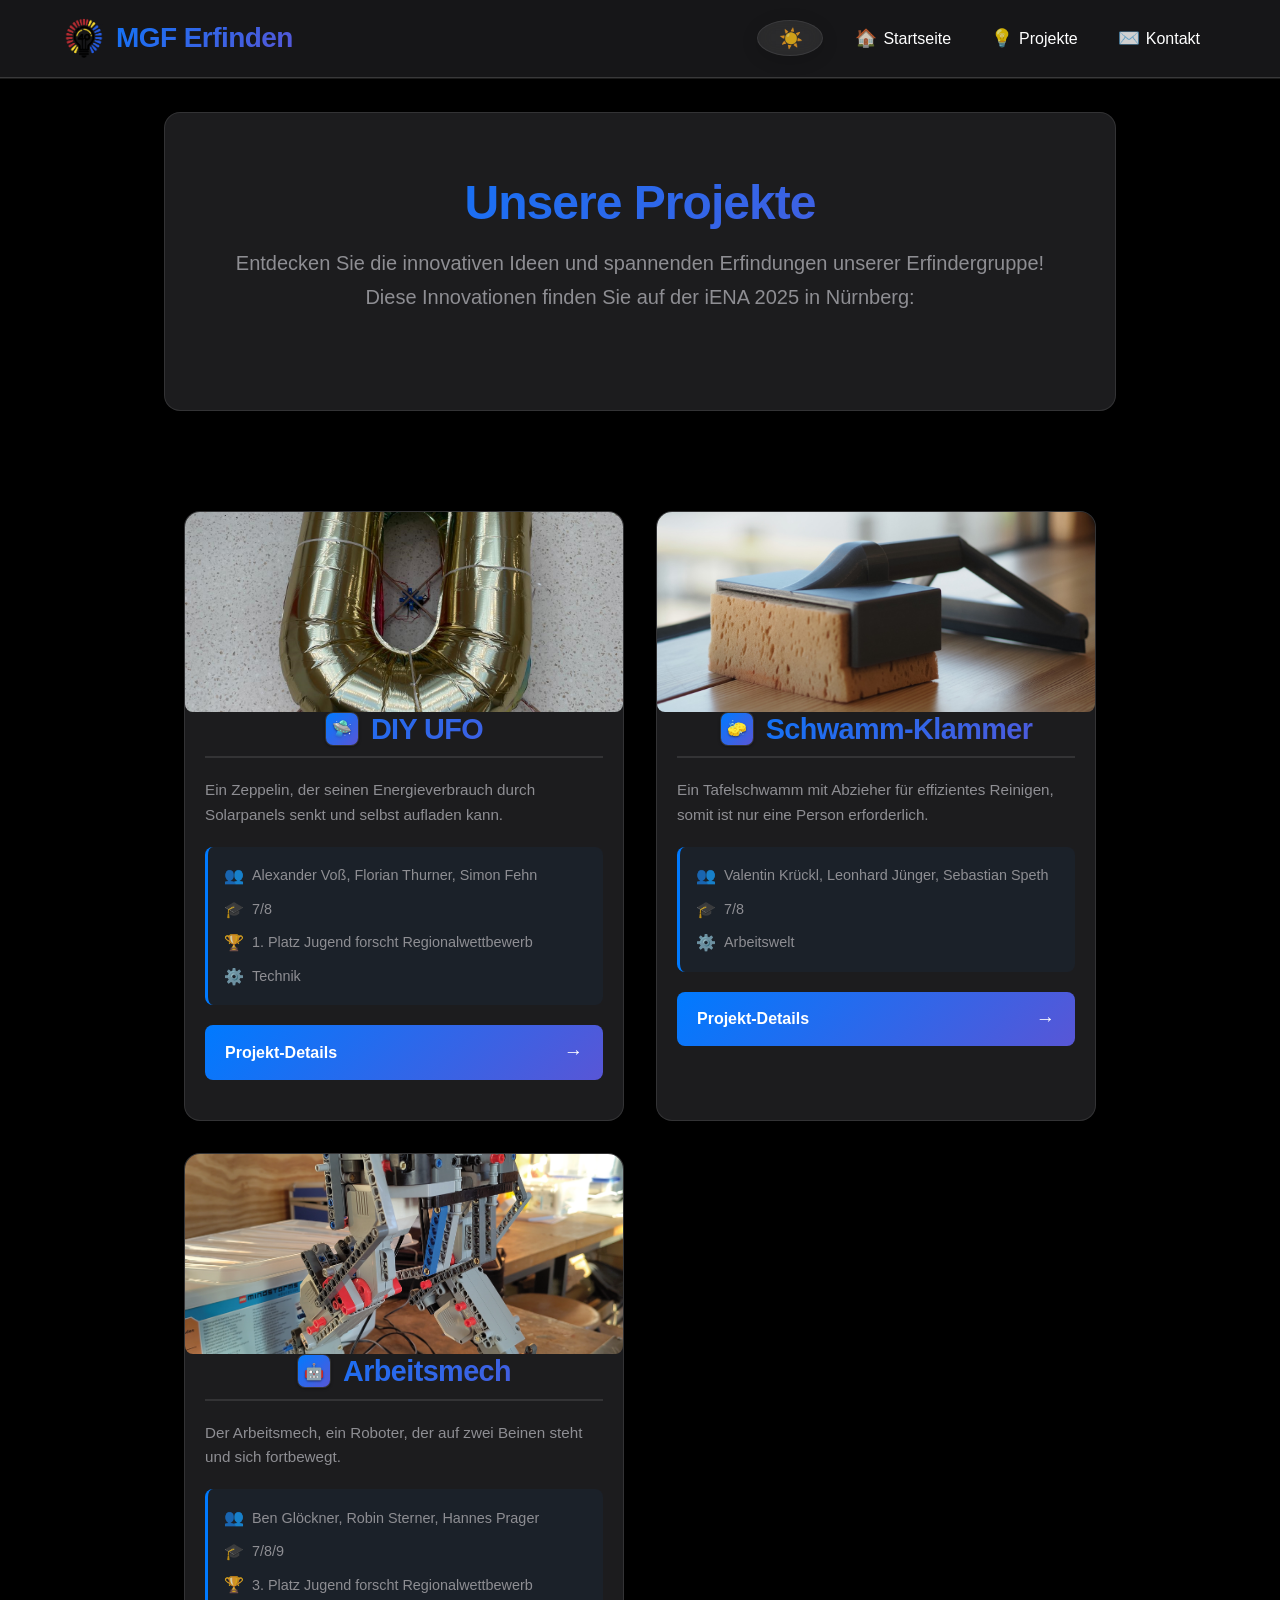
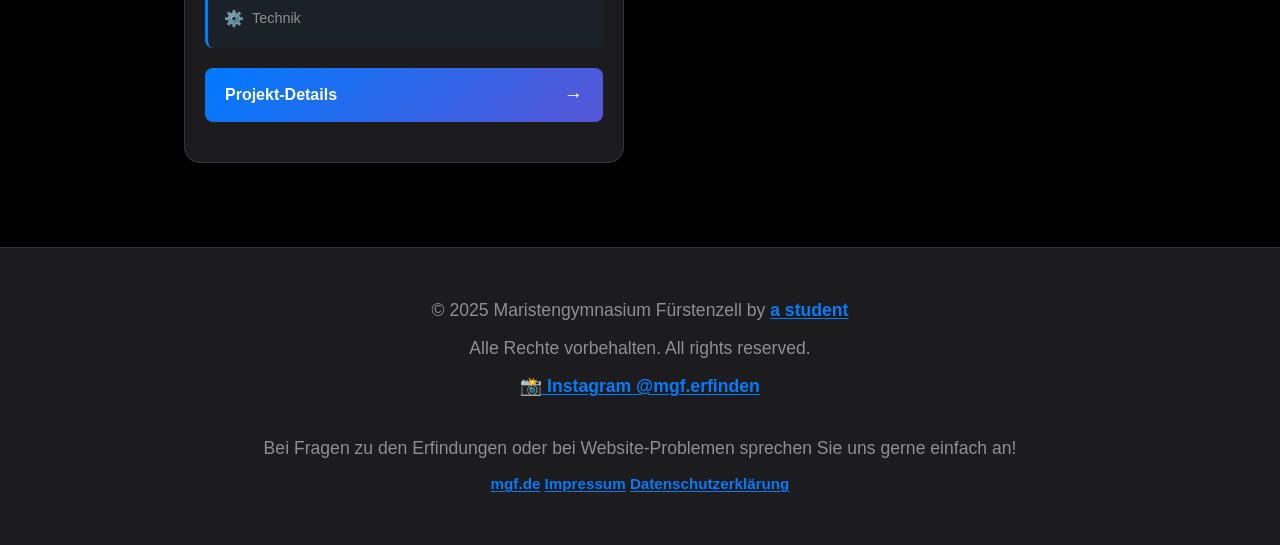
==== pages/projekte.html @ bf6c7dbf "Add files via upload" ====
<!DOCTYPE html>
<html lang="de">
<head>
    <meta charset="UTF-8">
    <meta name="viewport" content="width=device-width, initial-scale=1.0">
    <title>Projekte - MGF Erfinden</title>
    <meta name="description" content="Entdecken Sie die innovativen Projekte und Erfindungen der MGF Erfindergruppe.">
    <link rel="stylesheet" href="../assets/css/style.css">
    <link rel="icon" type="image/x-icon" href="../assets/images/mgf-favicon.ico">
</head>
<body>
    <div id="header-placeholder"></div>
    <main>
        <section class="hero">
            <h1>Unsere Projekte</h1>
            <p>
                Entdecken Sie die innovativen Ideen und spannenden Erfindungen unserer Erfindergruppe! <br>
                Diese Innovationen finden Sie auf der iENA 2025 in Nürnberg:
            </p>

        </section>
        
        <section class="projects-grid">
            <!-- Projekte werden automatisch aus den Projektdateien geladen -->
        </section>
    </main>
    <div id="footer-placeholder"></div>
    <script src="../assets/js/script.js"></script>
    <script src="../assets/js/projects-loader.js"></script>
</body>
</html>
---- assets/css/style.css ----
/* Keine externen Fonts importieren, System-Fonts werden verwendet */

/* Nice Design System */
:root {
    --primary-color: #007AFF;
    --secondary-color: #5856D6;
    --success-color: #34C759;
    --warning-color: #FF9F0A;
    --error-color: #FF3B30;
    --background-color: #000000;
    --surface-color: #1C1C1E;
    --surface-secondary: #2C2C2E;
    --text-primary: #FFFFFF;
    --text-secondary: #8E8E93;
    --text-tertiary: #636366;
    --border-color: rgba(255, 255, 255, 0.1);
    --border-color-strong: rgba(255, 255, 255, 0.2);
    --shadow-light: 0 1px 3px rgba(0, 0, 0, 0.3);
    --shadow-medium: 0 4px 20px rgba(0, 0, 0, 0.2);
    --shadow-heavy: 0 8px 30px rgba(0, 0, 0, 0.3);
    --blur-bg: rgba(28, 28, 30, 0.8);
    --blur-border: rgba(255, 255, 255, 0.15);
    --border-radius: 16px;
    --border-radius-small: 8px;
    --border-radius-large: 24px;
    --transition-smooth: all 0.3s cubic-bezier(0.25, 0.46, 0.45, 0.94);
    --transition-bounce: all 0.4s cubic-bezier(0.68, -0.55, 0.265, 1.55);
    --transition-spring: all 0.5s cubic-bezier(0.175, 0.885, 0.32, 1.275);
}

/* Light Mode */
[data-theme="light"] {
    --background-color: #F2F2F7;
    --surface-color: #FFFFFF;
    --surface-secondary: #F2F2F7;
    --text-primary: #1D1D1F;
    --text-secondary: #86868B;
    --text-tertiary: #C7C7CC;
    --border-color: rgba(0, 0, 0, 0.1);
    --border-color-strong: rgba(0, 0, 0, 0.2);
    --shadow-light: 0 1px 3px rgba(0, 0, 0, 0.1);
    --shadow-medium: 0 4px 20px rgba(0, 0, 0, 0.08);
    --shadow-heavy: 0 8px 30px rgba(0, 0, 0, 0.12);
    --blur-bg: rgba(255, 255, 255, 0.8);
    --blur-border: rgba(0, 0, 0, 0.1);
}

/* Grundlegende Stile */
* {
    margin: 0;
    padding: 0;
    box-sizing: border-box;
}

body {
    font-family: -apple-system, BlinkMacSystemFont, 'SF Pro Display', sans-serif;
    background: var(--background-color);
    color: var(--text-primary);
    line-height: 1.6;
    -webkit-font-smoothing: antialiased;
    -moz-osx-font-smoothing: grayscale;
    padding-top: 80px;
}

header {
    background: var(--blur-bg);
    border-bottom: 1px solid var(--blur-border);
    position: fixed;
    top: 0;
    left: 0;
    right: 0;
    width: 100%;
    z-index: 1000;
    backdrop-filter: blur(20px);
    -webkit-backdrop-filter: blur(20px);
    transition: var(--transition-smooth);
    box-shadow: 0 1px 0 var(--border-color);
}

nav {
    padding: 16px 24px;
    display: flex;
    justify-content: space-between;
    align-items: center;
    max-width: 1200px;
    margin: 0 auto;
    position: relative;
    min-height: 52px;
}

.logo {
    font-size: 1.75rem;
    font-weight: 700;
    color: var(--text-primary);
    letter-spacing: -0.02em;
    text-decoration: none;
    transition: var(--transition-spring);
    cursor: pointer;
    display: flex;
    align-items: center;
    gap: 12px;
    background: linear-gradient(135deg, var(--primary-color), var(--secondary-color));
    -webkit-background-clip: text;
    background-clip: text;
    -webkit-text-fill-color: transparent;
}

.logo:hover {
    transform: scale(1.05);
    filter: brightness(1.2);
}

.logo-img {
    height: 40px;
    width: 40px;
    transition: var(--transition-smooth);
    border-radius: 8px;
    object-fit: contain;
}

.logo:hover .logo-img {
    transform: rotate(5deg) scale(1.1);
    filter: drop-shadow(0 4px 8px rgba(0, 122, 255, 0.3));
}

/* Navigation Container */
.nav-container {
    display: flex;
    align-items: center;
    gap: 16px;
}

/* Navigation Menu mit Theme Toggle */
.nav-menu {
    display: flex;
    align-items: center;
    gap: 8px;
    list-style: none;
    padding: 0;
    margin: 0;
}

/* Theme Toggle Button - neben der Navigation */
.theme-toggle {
    background: var(--border-color);
    border: 1px solid var(--border-color);
    width: 36px;
    height: 36px;
    border-radius: 50%;
    cursor: pointer;
    display: flex;
    align-items: center;
    justify-content: center;
    transition: var(--transition-smooth);
    opacity: 0.8;
    backdrop-filter: blur(10px);
    -webkit-backdrop-filter: blur(10px);
}

.theme-toggle:hover {
    opacity: 1;
    background: var(--primary-color);
    border-color: var(--primary-color);
    transform: scale(1.1);
    box-shadow: var(--shadow-medium);
}

.theme-toggle:hover .theme-icon {
    transform: scale(1.1);
}

.theme-icon {
    font-size: 1.2rem;
    transition: var(--transition-smooth);
    filter: grayscale(0);
}

[data-theme="light"] .theme-toggle:hover .theme-icon {
    transform: rotate(180deg) scale(1.1);
}

[data-theme="dark"] .theme-toggle:hover .theme-icon {
    transform: rotate(-20deg) scale(1.1);
}

.nav-menu li a {
    color: var(--text-primary);
    text-decoration: none;
    padding: 8px 16px;
    border-radius: var(--border-radius-small);
    font-weight: 500;
    font-size: 1rem;
    transition: var(--transition-smooth);
    position: relative;
    display: flex;
    align-items: center;
    gap: 6px;
}

.nav-menu li a span {
    font-size: 1.1em;
    opacity: 0.8;
}

.nav-menu li a:hover {
    background: rgba(0, 122, 255, 0.1);
    color: var(--primary-color);
    transform: translateY(-1px);
}

.nav-menu li a.active {
    background: var(--primary-color);
    color: white;
    box-shadow: var(--shadow-medium);
}

.nav-menu li a.active span {
    opacity: 1;
}

/* Burger Menu - Verbessertes Design */
.burger {
    display: none;
    flex-direction: column;
    justify-content: center;
    width: 28px;
    height: 28px;
    background: transparent;
    border: none;
    cursor: pointer;
    padding: 4px;
    z-index: 1002;
    transition: var(--transition-smooth);
    border-radius: var(--border-radius-small);
    position: relative;
}

.burger:hover {
    background: rgba(0, 122, 255, 0.1);
}

.burger span {
    display: block;
    height: 2.5px;
    width: 100%;
    background: var(--text-primary);
    border-radius: 2px;
    transition: var(--transition-smooth);
    position: relative;
    transform-origin: center;
}

.burger span:nth-child(1) {
    margin-bottom: 5px;
}

.burger span:nth-child(2) {
    margin-bottom: 5px;
}

.burger.active {
    background: rgba(0, 122, 255, 0.1);
}

.burger.active span:nth-child(1) {
    transform: rotate(45deg) translate(4px, 4px);
    background: var(--primary-color);
}

.burger.active span:nth-child(2) {
    opacity: 0;
    transform: scaleX(0);
}

.burger.active span:nth-child(3) {
    transform: rotate(-45deg) translate(4px, -4px);
    background: var(--primary-color);
}

/* Responsive Design - Verbessertes Burger Menu */
@media (max-width: 768px) {
    .nav-container {
        display: flex;
        align-items: center;
        gap: 15px;
    }
    
    .burger {
        display: flex;
        order: 2; /* Burger kommt nach Theme-Toggle */
    }
    
    .theme-toggle {
        order: 1; /* Theme-Toggle kommt vor Burger */
    }
    
    .nav-menu {
        position: fixed;
        top: 0;
        right: -100%;
        width: 100%;
        max-width: 320px;
        height: 100vh;
        background: var(--surface-color);
        flex-direction: column;
        justify-content: center;
        align-items: center;
        gap: 40px;
        transition: var(--transition-smooth);
        z-index: 1000;
        box-shadow: -10px 0 30px rgba(0, 0, 0, 0.1);
        border-left: 1px solid var(--border-color);
        backdrop-filter: blur(20px);
        -webkit-backdrop-filter: blur(20px);
    }

    .nav-menu.active {
        right: 0;
    }

    .nav-menu li {
        list-style: none;
        width: 100%;
        display: flex;
        justify-content: center;
    }

    .nav-menu li a {
        font-size: 1.375rem;
        font-weight: 500;
        padding: 20px 32px;
        border-radius: var(--border-radius);
        width: 250px;
        text-align: center;
        display: flex;
        align-items: center;
        justify-content: center;
        gap: 12px;
        transition: var(--transition-bounce);
        background: rgba(0, 122, 255, 0.05);
        border: 1px solid rgba(0, 122, 255, 0.1);
        text-decoration: none;
        color: var(--text-primary);
    }

    .nav-menu li a:hover {
        transform: scale(1.05);
        background: rgba(0, 122, 255, 0.1);
        box-shadow: var(--shadow-medium);
        border-color: var(--primary-color);
    }

    .nav-menu li a.active {
        background: var(--primary-color);
        color: white;
        border-color: var(--primary-color);
        transform: scale(1.02);
    }

    .nav-menu li a span {
        font-size: 1.2rem;
    }
    
    /* Mobile Navigation Overlay */
    .nav-menu.active::before {
        content: '';
        position: fixed;
        top: 0;
        left: 0;
        width: 100vw;
        height: 100vh;
        background: rgba(0, 0, 0, 0.5);
        z-index: -1;
    }
    
    /* Header anpassen für Mobile */
    header {
        padding: 15px 20px;
    }
    
    nav {
        flex-wrap: nowrap;
    }
    
    .logo {
        font-size: 1.2rem;
        flex: 1;
    }
    
    .logo-img {
        width: 28px;
        height: 28px;
    }
}

/* Zusätzliches responsives Design für sehr kleine Bildschirme */
@media (max-width: 600px) {
    .nav-menu {
        width: 100%;
        max-width: 100%;
    }
    
    .nav-menu li a {
        width: 90%;
        font-size: 1.2rem;
        padding: 18px 24px;
    }
    
    .logo {
        font-size: 1.1rem;
    }
    
    .logo-img {
        width: 24px;
        height: 24px;
    }
    
    .theme-toggle {
        width: 32px;
        height: 32px;
        padding: 6px;
    }
    
    .burger {
        width: 24px;
        height: 24px;
    }
    
    .burger span {
        height: 2px;
    }
}

/* Fix für Body Overflow beim geöffneten Menü */
body.menu-open {
    overflow: hidden;
    position: fixed;
    width: 100%;
}

main {
    max-width: 1000px;
    margin: 32px auto;
    padding: 0 24px;
}

.hero {
    background: var(--surface-color);
    border-radius: var(--border-radius);
    padding: 64px 48px;
    text-align: center;
    position: relative;
    overflow: hidden;
}

/* Venue Info Badge */
.venue-info {
    display: flex;
    justify-content: center;
    margin-bottom: 1.5rem;
}

.venue-badge {
    display: inline-flex;
    align-items: center;
    gap: 0.5rem;
    background: linear-gradient(135deg, #FF6B6B 0%, #FF8E53 100%);
    color: white;
    padding: 0.6rem 1.2rem;
    border-radius: 20px;
    font-size: 0.9rem;
    font-weight: 600;
    box-shadow: 0 4px 12px rgba(255, 107, 107, 0.3);
    animation: venue-pulse 3s ease-in-out infinite;
    backdrop-filter: blur(10px);
    border: 1px solid rgba(255, 255, 255, 0.2);
}

@keyframes venue-pulse {
    0%, 100% { 
        transform: scale(1);
        box-shadow: 0 4px 12px rgba(255, 107, 107, 0.3);
    }
    50% { 
        transform: scale(1.05);
        box-shadow: 0 6px 20px rgba(255, 107, 107, 0.4);
    }
}

.hero {
    text-align: center;
    box-shadow: var(--shadow-medium);
    margin-bottom: 80px;
    border: 1px solid var(--border-color);
    transition: var(--transition-smooth);
}

.hero:hover {
    transform: translateY(-4px);
    box-shadow: var(--shadow-heavy);
}

.hero h1 {
    font-size: 3rem;
    font-weight: 700;
    color: var(--text-primary);
    margin-bottom: 16px;
    letter-spacing: -0.02em;
    line-height: 1.1;
}

.hero-subtitle {
    font-size: 1.25rem;
    color: var(--text-secondary);
    margin-bottom: 32px;
    max-width: 600px;
    margin-left: auto;
    margin-right: auto;
}

.cta-button {
    background: linear-gradient(135deg, var(--primary-color), #0056CC);
    color: white;
    text-decoration: none;
    padding: 18px 36px;
    border-radius: var(--border-radius);
    font-size: 1.1rem;
    font-weight: 600;
    display: inline-flex;
    align-items: center;
    gap: 8px;
    transition: var(--transition-spring);
    box-shadow: var(--shadow-medium);
    letter-spacing: -0.01em;
}

.cta-button:hover {
    transform: translateY(-3px) scale(1.02);
    box-shadow: var(--shadow-heavy);
    background: linear-gradient(135deg, #0056CC, var(--secondary-color));
}

/* Stats Grid */
.stats-grid {
    display: grid;
    grid-template-columns: repeat(auto-fit, minmax(150px, 1fr));
    gap: 24px;
    margin-top: 32px;
}

.stat-item {
    text-align: center;
    padding: 20px;
    background: var(--surface-secondary);
    border-radius: var(--border-radius);
    border: 1px solid var(--border-color);
    transition: var(--transition-smooth);
}

.stat-item:hover {
    transform: translateY(-2px);
    border-color: var(--primary-color);
    box-shadow: var(--shadow-light);
}

.stat-number {
    display: block;
    font-size: 2.5rem;
    font-weight: 700;
    color: var(--primary-color);
    margin-bottom: 8px;
}

.stat-label {
    font-size: 0.9rem;
    color: var(--text-secondary);
    font-weight: 500;
}

.hero p {
    font-size: 1.25rem;
    color: var(--text-secondary);
    margin-bottom: 32px;
    font-weight: 400;
}

.about {
    background: var(--surface-color);
    border-radius: var(--border-radius);
    padding: 48px;
    box-shadow: var(--shadow-medium);
    border: 1px solid var(--border-color);
    transition: var(--transition-smooth);
    text-align: center;
}

.about:hover {
    transform: translateY(-2px);
    box-shadow: var(--shadow-heavy);
}

.about p {
    max-width: 800px;
    margin: 0 auto;
}

/* Unified Heading System */
h1, h2, h3, h4, h5, h6 {
    font-weight: 700;
    letter-spacing: -0.02em;
    line-height: 1.2;
    margin-bottom: 24px;
    font-family: -apple-system, BlinkMacSystemFont, 'SF Pro Display', sans-serif;
    background: linear-gradient(135deg, var(--primary-color), var(--secondary-color));
    -webkit-background-clip: text;
    background-clip: text;
    -webkit-text-fill-color: transparent;
}

h1 {
    font-size: 3rem;
    margin-bottom: 16px;
    text-align: center;
}

h2 {
    font-size: 2.25rem;
    margin-bottom: 24px;
    position: relative;
    padding-left: 0;
    display: flex;
    align-items: center;
    justify-content: center;
    gap: 16px;
    text-align: center;
}

h2::before {
    content: attr(data-emoji);
    background: linear-gradient(135deg, var(--primary-color), var(--secondary-color));
    border-radius: 12px;
    width: 48px;
    height: 48px;
    display: flex;
    align-items: center;
    justify-content: center;
    box-shadow: var(--shadow-medium);
    border: 2px solid rgba(255, 255, 255, 0.1);
    font-size: 1.8rem;
    flex-shrink: 0;
    background-clip: padding-box;
    -webkit-background-clip: padding-box;
    -webkit-text-fill-color: initial;
    color: white;
    text-shadow: 0 1px 2px rgba(0, 0, 0, 0.5);
}

h3 {
    font-size: 1.5rem;
    margin-bottom: 20px;
    font-weight: 600;
    display: flex;
    align-items: center;
    justify-content: center;
    gap: 12px;
    text-align: center;
}

h3::before {
    content: attr(data-emoji);
    background: linear-gradient(135deg, var(--primary-color), var(--secondary-color));
    border-radius: 10px;
    width: 36px;
    height: 36px;
    display: flex;
    align-items: center;
    justify-content: center;
    box-shadow: var(--shadow-light);
    border: 1px solid rgba(255, 255, 255, 0.1);
    font-size: 1.2rem;
    flex-shrink: 0;
    background-clip: padding-box;
    -webkit-background-clip: padding-box;
    -webkit-text-fill-color: initial;
    color: white;
    text-shadow: 0 1px 2px rgba(0, 0, 0, 0.5);
}

/* Fallback für H3 ohne data-emoji */
h3:not([data-emoji])::before {
    display: none;
}

p {
    color: var(--text-secondary);
    font-size: 1.1rem;
    line-height: 1.7;
}

/* Donation Section - Einfacher Kasten */
.donation {
    background: var(--surface-color);
    border-radius: var(--border-radius);
    padding: 32px;
    margin-top: 32px;
    text-align: center;
    box-shadow: var(--shadow-medium);
    border: 1px solid var(--border-color);
    transition: var(--transition-smooth);
}

.donation:hover {
    transform: translateY(-2px);
    box-shadow: var(--shadow-heavy);
}

.donation h2 {
    color: var(--text-primary);
    font-size: 2rem;
    margin-bottom: 16px;
    font-weight: 600;
}

.donation > p {
    color: var(--text-secondary);
    font-size: 1.1rem;
    margin-bottom: 32px;
}

.payment-info {
    background: rgba(0, 122, 255, 0.05);
    border: 1px solid rgba(0, 122, 255, 0.1);
    border-radius: var(--border-radius-small);
    padding: 24px;
    max-width: 500px;
    margin: 0 auto;
}

.payment-info h3 {
    color: var(--primary-color);
    font-size: 1.25rem;
    margin-bottom: 20px;
    font-weight: 600;
}

.payment-details {
    text-align: left;
    display: grid;
    grid-template-rows: repeat(3, 1fr);
    gap: 8px;
}

.payment-row {
    display: flex;
    justify-content: space-between;
    align-items: center;
    padding: 16px;
    background: var(--surface-secondary);
    border-radius: var(--border-radius-small);
    border: 1px solid var(--border-color);
    transition: var(--transition-smooth);
    flex-wrap: nowrap;
    gap: 12px;
    min-height: 60px;
    height: 60px;
}

.payment-row:hover {
    border-color: var(--primary-color);
    background: rgba(0, 122, 255, 0.05);
}

.payment-label {
    font-weight: 600;
    color: var(--text-primary);
    min-width: 90px;
    flex-shrink: 0;
    display: flex;
    align-items: center;
}

.payment-value {
    font-family: 'SF Mono', 'Monaco', 'Menlo', monospace;
    background: var(--background-color);
    padding: 8px 12px;
    border-radius: 6px;
    font-size: 0.9rem;
    color: var(--text-secondary);
    border: 1px solid var(--border-color);
    text-align: center;
    flex: 1;
    min-width: 0;
    display: flex;
    align-items: center;
    justify-content: center;
    white-space: nowrap;
    overflow: hidden;
    text-overflow: ellipsis;
}

.donation-note {
    margin-top: 20px;
    padding: 16px;
    background: rgba(52, 199, 89, 0.1);
    border: 1px solid rgba(52, 199, 89, 0.2);
    border-radius: var(--border-radius-small);
    color: var(--success-color);
}

.payment-details p {
    margin-bottom: 12px;
    font-size: 1rem;
    line-height: 1.5;
    color: var(--text-primary);
}

.payment-details p:last-child {
    margin-bottom: 0;
}

.payment-details strong {
    color: var(--text-primary);
    font-weight: 600;
    display: inline-block;
    min-width: 140px;
}

/* Anniversary Section */
.anniversary-section {
    background: var(--surface-color);
    border: 1px solid var(--border-color);
    border-radius: var(--border-radius-large);
    padding: 40px;
    margin: 40px 0;
    transition: var(--transition-spring);
    box-shadow: var(--shadow-light);
    backdrop-filter: blur(10px);
    -webkit-backdrop-filter: blur(10px);
}

.anniversary-content h2 {
    text-align: center;
    margin-bottom: 24px;
    background: linear-gradient(135deg, var(--primary-color), var(--warning-color));
    -webkit-background-clip: text;
    background-clip: text;
    -webkit-text-fill-color: transparent;
}

.anniversary-text {
    text-align: center;
    font-size: 1.1rem;
    margin-bottom: 32px;
    color: var(--text-secondary);
    max-width: 600px;
    margin-left: auto;
    margin-right: auto;
}

.anniversary-action {
    text-align: center;
    margin-bottom: 32px;
}

.timeline-highlight {
    display: grid;
    grid-template-columns: repeat(auto-fit, minmax(200px, 1fr));
    gap: 20px;
    margin-top: 32px;
}

.timeline-item {
    text-align: center;
    padding: 20px;
    background: var(--surface-secondary);
    border-radius: var(--border-radius);
    border: 1px solid var(--border-color);
    transition: var(--transition-smooth);
    position: relative;
}

.timeline-item:hover {
    transform: translateY(-4px);
    border-color: var(--warning-color);
    box-shadow: var(--shadow-medium);
}

/* Featured Event - 1. Mal iENA Hervorhebung - Goldfarben */
.timeline-item.featured-event {
    background: linear-gradient(135deg, #FFD700, #FFA500);
    border: 2px solid #DAA520;
    box-shadow: 0 4px 15px rgba(255, 215, 0, 0.3);
    position: relative;
}

.timeline-item.featured-event:hover {
    transform: translateY(-6px);
    box-shadow: 0 8px 20px rgba(255, 215, 0, 0.4);
    border-color: #B8860B;
}

.timeline-item.featured-event .timeline-year {
    color: #8B4513;
    font-size: 1.7rem;
    font-weight: 800;
}

.timeline-item.featured-event .timeline-event {
    color: #654321;
    font-weight: 600;
}

.timeline-year {
    display: block;
    font-size: 1.5rem;
    font-weight: 700;
    color: var(--warning-color);
    margin-bottom: 8px;
}

.timeline-event {
    font-size: 0.9rem;
    color: var(--text-secondary);
    font-weight: 500;
}
button, .btn {
    background: linear-gradient(135deg, var(--primary-color), #0056CC);
    color: white;
    border: none;
    padding: 16px 32px;
    border-radius: var(--border-radius);
    cursor: pointer;
    font-size: 1.1rem;
    font-weight: 600;
    font-family: inherit;
    box-shadow: var(--shadow-medium);
    transition: var(--transition-spring);
    position: relative;
    overflow: hidden;
    letter-spacing: -0.01em;
}

button:hover, .btn:hover {
    background: linear-gradient(135deg, #0056CC, var(--secondary-color));
    transform: translateY(-3px) scale(1.02);
    box-shadow: var(--shadow-heavy);
}

button:active, .btn:active {
    transform: translateY(0);
    box-shadow: var(--shadow-light);
}

/* Ripple Effect */
button::before, .btn::before {
    content: '';
    position: absolute;
    top: 50%;
    left: 50%;
    width: 0;
    height: 0;
    border-radius: 50%;
    background: rgba(255, 255, 255, 0.3);
    transition: width 0.3s, height 0.3s, top 0.3s, left 0.3s;
    transform: translate(-50%, -50%);
}

button:active::before, .btn:active::before {
    width: 300px;
    height: 300px;
    top: 50%;
    left: 50%;
}

footer {
    background: var(--surface-color);
    color: var(--text-secondary);
    text-align: center;
    padding: 48px 24px;
    margin-top: 64px;
    border-top: 1px solid var(--border-color);
    font-size: 0.95rem;
    line-height: 1.6;
}

footer p {
    margin-bottom: 8px;
}

footer p:last-child {
    margin-bottom: 0;
    opacity: 0.7;
}

footer a {
    color: var(--primary-color);
    text-decoration: underline;
    text-underline-offset: 2px;
    font-weight: 600;
    cursor: pointer;
    transition: all 0.3s ease;
    border-radius: 4px;
}

footer a:hover {
    color: var(--background-color);
    background: var(--primary-color);
    text-decoration: none;
    transform: translateY(-1px);
    box-shadow: 0 2px 8px rgba(0, 122, 255, 0.3);
    padding: 2px 4px;
}

/* nice-style Responsive Design */
@media (max-width: 600px) {
    main {
        padding: 0 16px;
        margin: 24px auto;
    }
    
    .hero {
        padding: 48px 32px;
        margin-bottom: 24px;
    }
    
    .hero h1 {
        font-size: 2.25rem;
        line-height: 1.2;
    }
    
    h2 {
        font-size: 1.75rem;
        padding-left: 0;
        gap: 12px;
        text-align: center;
        justify-content: center;
        flex-direction: column;
    }
    
    h2::before {
        width: 40px;
        height: 40px;
        font-size: 1.4rem;
        border: 1px solid rgba(255, 255, 255, 0.1);
        margin-bottom: 8px;
    }
    
    h3 {
        font-size: 1.25rem;
        text-align: center;
        justify-content: center;
        gap: 8px;
        flex-direction: column;
    }
    
    h3::before {
        width: 30px;
        height: 30px;
        font-size: 1rem;
        margin-bottom: 4px;
    }
    
    .hero p {
        font-size: 1.1rem;
    }
    
    .about {
        padding: 32px 24px;
    }
    
    .donation {
        padding: 24px 20px;
        margin-top: 24px;
    }
    
    .payment-info {
        padding: 16px;
        margin: 0 16px;
        max-width: none;
    }
    
    .payment-row {
        flex-direction: column;
        align-items: stretch;
        padding: 20px 16px;
        gap: 12px;
        min-height: 80px;
        height: auto;
    }
    
    .payment-label {
        min-width: auto;
        margin-bottom: 8px;
        font-size: 1rem;
        font-weight: 600;
        text-align: center;
        justify-content: center;
    }
    
    .payment-value {
        text-align: center;
        font-size: 0.95rem;
        padding: 12px 16px;
        word-break: break-all;
        overflow-wrap: break-word;
        white-space: normal;
        min-height: 44px;
        display: flex;
        align-items: center;
        justify-content: center;
    }
    
    .payment-details strong {
        min-width: auto;
        font-size: 0.9rem;
    }
    
    h2 {
        font-size: 1.875rem;
    }
    
    .logo {
        font-size: 1.5rem;
        gap: 10px;
    }
    
    .logo-img {
        height: 38px;
    }
    
    nav {
        padding: 12px 16px;
    }
    
    button, .btn {
        padding: 12px 24px;
        font-size: 0.95rem;
    }
}

/* Extra kleine Bildschirme */
@media (max-width: 480px) {
    .payment-info {
        padding: 12px;
        margin: 0 8px;
    }
    
    .payment-info h3 {
        font-size: 1.1rem;
        text-align: center;
    }
    
    .payment-row {
        padding: 8px;
        margin-bottom: 6px;
    }
    
    .payment-value {
        font-size: 0.8rem;
        padding: 6px;
    }
    
    .donation {
        padding: 24px 16px;
    }
    
    .donation h2 {
        font-size: 1.5rem;
    }
    
    .donation p {
        font-size: 0.9rem;
    }
}

/* Team Seite spezifisch */
.team-grid {
    display: grid;
    grid-template-columns: repeat(auto-fit, minmax(280px, 1fr));
    gap: 30px;
    padding: 40px 20px;
    max-width: 1000px;
    margin: 0 auto;
}

.team-member {
    background: var(--surface-color);
    border: 1px solid var(--border-color);
    border-radius: 20px;
    padding: 30px;
    text-align: center;
    transition: all 0.3s cubic-bezier(0.4, 0, 0.2, 1);
}

.team-member:hover {
    transform: translateY(-5px);
    border-color: var(--primary-color);
    box-shadow: 0 10px 30px rgba(0, 122, 255, 0.15);
}

.member-avatar {
    font-size: 4rem;
    margin-bottom: 20px;
    height: 80px;
    display: flex;
    align-items: center;
    justify-content: center;
}

.team-member h3 {
    color: var(--primary-color);
    margin-bottom: 10px;
    font-size: 1.4rem;
}

.member-role {
    color: var(--primary-color);
    font-weight: 600;
    font-size: 0.9rem;
    margin-bottom: 15px;
    text-transform: uppercase;
    letter-spacing: 0.5px;
}

.team-member p:not(.member-role) {
    color: var(--text-secondary);
    line-height: 1.6;
    font-size: 0.95rem;
}

.join-team {
    background: var(--surface-color);
    border: 1px solid var(--border-color);
    border-radius: 20px;
    padding: 40px;
    text-align: center;
    margin: 40px 20px;
    max-width: 600px;
    margin-left: auto;
    margin-right: auto;
}

.join-team h2 {
    color: var(--primary-color);
    margin-bottom: 20px;
}

.join-team p {
    color: var(--text-secondary);
    margin-bottom: 30px;
    line-height: 1.6;
}

.join-team button {
    background: var(--primary-color);
    color: white;
    border: none;
    padding: 12px 30px;
    border-radius: 25px;
    font-size: 1rem;
    font-weight: 600;
    cursor: pointer;
    transition: all 0.3s ease;
}

.join-team button:hover {
    background: #0056b3;
    transform: translateY(-2px);
    box-shadow: 0 8px 20px rgba(0, 122, 255, 0.3);
}

/* Kontakt Seite Spezifisch */
.contact-content {
    display: grid;
    grid-template-columns: 1fr 1fr;
    gap: 60px;
    padding: 40px 20px;
    max-width: 1200px;
    margin: 0 auto;
}

.contact-info h2,
.contact-form-container h2 {
    color: var(--primary-color);
    margin-bottom: 30px;
    font-size: 1.8rem;
}

.contact-card {
    background: var(--surface-color);
    border: 1px solid var(--border-color);
    border-radius: 15px;
    padding: 25px;
    margin-bottom: 20px;
    transition: all 0.3s ease;
}

.contact-card:hover {
    transform: translateY(-3px);
    border-color: var(--primary-color);
    box-shadow: 0 8px 25px rgba(0, 122, 255, 0.1);
}

.contact-icon {
    font-size: 2.5rem;
    margin-bottom: 15px;
}

.contact-card h3 {
    color: var(--primary-color);
    margin-bottom: 15px;
    font-size: 1.2rem;
}

.contact-card p {
    color: var(--text-secondary);
    margin-bottom: 8px;
    line-height: 1.5;
}

.contact-card p:last-child {
    margin-bottom: 0;
}

.contact-form-container {
    background: var(--surface-color);
    border: 1px solid var(--border-color);
    border-radius: 20px;
    padding: 40px;
}

.contact-form {
    display: flex;
    flex-direction: column;
    gap: 20px;
}

.form-group {
    display: flex;
    flex-direction: column;
}

.form-group label {
    color: var(--text-secondary);
    margin-bottom: 8px;
    font-weight: 500;
    font-size: 0.95rem;
}

.form-group input,
.form-group select,
.form-group textarea {
    background: var(--background-color);
    border: 1px solid var(--border-color);
    border-radius: 10px;
    padding: 12px 16px;
    font-size: 1rem;
    color: var(--text-primary);
    font-family: inherit;
    transition: all 0.3s ease;
}

.form-group input:focus,
.form-group select:focus,
.form-group textarea:focus {
    outline: none;
    border-color: var(--primary-color);
    box-shadow: 0 0 0 3px rgba(0, 122, 255, 0.1);
}

.form-group textarea {
    resize: vertical;
    min-height: 120px;
}

.submit-btn {
    background: var(--primary-color);
    color: white;
    border: none;
    padding: 15px 30px;
    border-radius: 25px;
    font-size: 1.1rem;
    font-weight: 600;
    cursor: pointer;
    transition: all 0.3s ease;
    margin-top: 10px;
}

.submit-btn:hover {
    background: #0056b3;
    transform: translateY(-2px);
    box-shadow: 0 8px 20px rgba(0, 122, 255, 0.3);
}

.faq {
    padding: 60px 20px 40px;
    max-width: 1000px;
    margin: 0 auto;
}

.faq h2 {
    color: var(--primary-color);
    text-align: center;
    margin-bottom: 40px;
    font-size: 1.8rem;
}

.faq-grid {
    display: grid;
    grid-template-columns: repeat(auto-fit, minmax(300px, 1fr));
    gap: 25px;
}

.faq-item {
    background: var(--surface-color);
    border: 1px solid var(--border-color);
    border-radius: 15px;
    padding: 25px;
    transition: all 0.3s ease;
}

.faq-item:hover {
    transform: translateY(-3px);
    border-color: var(--primary-color);
    box-shadow: 0 8px 25px rgba(0, 122, 255, 0.1);
}

.faq-item h3 {
    color: var(--primary-color);
    margin-bottom: 15px;
    font-size: 1.1rem;
}

.faq-item p {
    color: var(--text-secondary);
    line-height: 1.6;
    font-size: 0.95rem;
}

/* Responsive Anpassungen für Kontakt */
@media (max-width: 768px) {
    .contact-content {
        grid-template-columns: 1fr;
        gap: 40px;
        padding: 20px;
    }
    
    .contact-form-container {
        padding: 30px 20px;
    }
    
    .faq {
        padding: 40px 20px;
    }
    
    .faq-grid {
        grid-template-columns: 1fr;
        gap: 20px;
    }
    
    /* Venue Badge Mobile */
    .venue-badge {
        font-size: 0.8rem;
        padding: 0.5rem 1rem;
    }
    
    .venue-info {
        margin-bottom: 1rem;
    }
}

/* Anniversary Section Styling */
.anniversary-section {
    margin-top: 32px;
    padding: 32px;
    background: var(--surface-color);
    border-radius: var(--border-radius);
    border: 1px solid var(--border-color);
    box-shadow: var(--shadow-medium);
    transition: var(--transition-smooth);
}

.anniversary-section:hover {
    transform: translateY(-2px);
    box-shadow: var(--shadow-heavy);
}

/* School Link Button Styling */
.school-link {
    display: inline-flex;
    align-items: center;
    gap: 8px;
    background: linear-gradient(135deg, var(--primary-color), var(--secondary-color));
    color: white;
    text-decoration: none;
    padding: 12px 20px;
    border-radius: var(--border-radius);
    font-weight: 600;
    font-size: 0.95rem;
    margin-top: 16px;
    box-shadow: var(--shadow-medium);
    transition: var(--transition-spring);
    position: relative;
    overflow: hidden;
    letter-spacing: -0.01em;
}

.school-link::before {
    content: '🎓';
    font-size: 1.1rem;
    margin-right: 4px;
}

.school-link::after {
    content: '→';
    font-size: 1.1rem;
    transition: var(--transition-smooth);
    margin-left: 4px;
}

.school-link:hover {
    transform: translateY(-3px) scale(1.02);
    box-shadow: var(--shadow-heavy);
    background: linear-gradient(135deg, var(--secondary-color), var(--primary-color));
}

.school-link:hover::after {
    transform: translateX(4px);
}

.school-link:active {
    transform: translateY(-1px);
    box-shadow: var(--shadow-light);
}

/* Moderne Projekte Grid Layout */
.projects-grid {
    display: grid;
    grid-template-columns: repeat(auto-fit, minmax(350px, 1fr));
    gap: 32px;
    max-width: 1200px;
    margin: 60px auto 0 auto;
    padding: 20px;
}

.project-card {
    background: var(--surface-color);
    border-radius: var(--border-radius);
    overflow: hidden;
    box-shadow: var(--shadow-medium);
    border: 1px solid var(--border-color);
    transition: var(--transition-spring);
    position: relative;
}

.project-card:hover {
    transform: translateY(-8px) scale(1.02);
    box-shadow: var(--shadow-heavy);
    border-color: var(--primary-color);
}

.project-image {
    position: relative;
    height: 200px;
    overflow: hidden;
}

.project-thumbnail {
    width: 100%;
    height: 100%;
    transition: var(--transition-smooth);
}

.project-thumbnail-image {
    width: 100%;
    height: 100%;
    object-fit: cover;
    object-position: center;
    transition: var(--transition-smooth);
    border-radius: var(--border-radius-small);
}

.project-card:hover .project-thumbnail {
    transform: scale(1.1);
}

.project-card:hover .project-thumbnail-image {
    transform: scale(1.1);
}

.project-overlay {
    position: absolute;
    top: 16px;
    right: 16px;
    z-index: 10;
}

.project-content {
    padding: 24px;
}

.project-content h2 {
    font-size: 1.5rem;
    margin-bottom: 12px;
    color: var(--text-primary);
    background: linear-gradient(135deg, var(--primary-color), var(--secondary-color));
    -webkit-background-clip: text;
    background-clip: text;
    -webkit-text-fill-color: transparent;
    display: flex;
    align-items: center;
    justify-content: center;
    gap: 12px;
    text-align: center;
}

.project-content h2::before {
    content: attr(data-emoji);
    background: linear-gradient(135deg, var(--primary-color), var(--secondary-color));
    border-radius: 8px;
    width: 32px;
    height: 32px;
    display: flex;
    align-items: center;
    justify-content: center;
    box-shadow: var(--shadow-light);
    border: 1px solid rgba(255, 255, 255, 0.1);
    font-size: 1rem;
    flex-shrink: 0;
    background-clip: padding-box !important;
    -webkit-background-clip: padding-box !important;
    -webkit-text-fill-color: white !important;
    color: white !important;
    text-shadow: 0 1px 2px rgba(0, 0, 0, 0.5);
}

/* Fallback für Projektkarten ohne data-emoji */
.project-content h2:not([data-emoji])::before {
    display: none;
}

.project-excerpt {
    color: var(--text-secondary);
    line-height: 1.6;
    margin-bottom: 20px;
    font-size: 0.95rem;
}

.project-info {
    display: flex;
    flex-direction: column;
    gap: 8px;
    margin-bottom: 20px;
    padding: 16px;
    background: rgba(0, 122, 255, 0.05);
    border-radius: var(--border-radius-small);
    border-left: 3px solid var(--primary-color);
}

.project-team,
.project-grade,
.project-award,
.project-tech {
    display: flex;
    align-items: center;
    gap: 8px;
    font-size: 0.9rem;
    color: var(--text-secondary);
}

.info-icon {
    font-size: 1rem;
    opacity: 0.8;
}

.project-link {
    display: flex;
    justify-content: space-between;
    align-items: center;
    padding: 12px 20px;
    background: linear-gradient(135deg, var(--primary-color), var(--secondary-color));
    color: white;
    text-decoration: none;
    border-radius: var(--border-radius-small);
    font-weight: 600;
    transition: var(--transition-spring);
    margin-top: auto;
}

.project-link:hover {
    transform: translateY(-2px);
    box-shadow: var(--shadow-medium);
    background: linear-gradient(135deg, var(--secondary-color), var(--primary-color));
}

.link-arrow {
    font-size: 1.2rem;
    transition: var(--transition-smooth);
}

.project-link:hover .link-arrow {
    transform: translateX(4px);
}

/* Status Badges - neu */
.project-status {
    display: inline-block;
    padding: 6px 12px;
    border-radius: 20px;
    font-size: 0.8rem;
    font-weight: 600;
    backdrop-filter: blur(10px);
    -webkit-backdrop-filter: blur(10px);
    border: 1px solid rgba(255, 255, 255, 0.2);
}

.status-completed {
    background: rgba(52, 199, 89, 0.9);
    color: white;
    box-shadow: 0 4px 12px rgba(52, 199, 89, 0.3);
}

.status-development {
    background: rgba(255, 193, 7, 0.9);
    color: white;
    box-shadow: 0 4px 12px rgba(255, 193, 7, 0.3);
}

/* Projects CTA Section */
.projects-cta {
    background: var(--surface-color);
    border-radius: var(--border-radius-large);
    padding: 48px;
    margin: 40px auto;
    text-align: center;
    max-width: 800px;
    border: 1px solid var(--border-color);
    box-shadow: var(--shadow-medium);
}

.cta-content h2 {
    margin-bottom: 16px;
}

.cta-content p {
    margin-bottom: 24px;
    font-size: 1.1rem;
    color: var(--text-secondary);
}

/* Loading und Error States für Projects */
.loading, .error {
    grid-column: 1 / -1;
    text-align: center;
    padding: 60px 20px;
    color: var(--text-secondary);
    font-size: 1.1rem;
}

.loading {
    background: var(--surface-color);
    border-radius: var(--border-radius);
    border: 1px solid var(--border-color);
    position: relative;
}

.loading::before {
    content: '';
    display: inline-block;
    width: 20px;
    height: 20px;
    border: 2px solid var(--border-color);
    border-top: 2px solid var(--primary-color);
    border-radius: 50%;
    animation: spin 1s linear infinite;
    margin-right: 10px;
    vertical-align: middle;
}

@keyframes spin {
    0% { transform: rotate(0deg); }
    100% { transform: rotate(360deg); }
}

.error {
    background: rgba(255, 59, 48, 0.1);
    border: 1px solid rgba(255, 59, 48, 0.2);
    color: var(--error-color);
    border-radius: var(--border-radius);
}

/* Mobile Responsiveness */
@media (max-width: 768px) {
    .projects-grid {
        grid-template-columns: 1fr;
        gap: 24px;
        padding: 20px;
    }
    
    .project-card {
        margin: 0 16px;
    }
    
    .project-info {
        padding: 12px;
    }
    
    .project-team,
    .project-grade,
    .project-award,
    .project-tech {
        font-size: 0.85rem;
    }
    
    .projects-cta {
        margin: 20px 16px;
        padding: 32px 24px;
    }
}

/* Projekt Detail Seiten */
.project-detail {
    max-width: 1000px;
    margin: 0 auto;
}

.project-breadcrumb {
    padding: 20px;
}

.project-breadcrumb a {
    color: var(--accent-color);
    text-decoration: none;
    font-weight: 500;
    transition: all 0.3s ease;
}

.project-breadcrumb a:hover {
    color: var(--text-primary);
}

.project-hero {
    position: relative;
    margin-bottom: 40px;
    border-radius: var(--border-radius);
    overflow: hidden;
    background: var(--surface-color);
    border: 1px solid var(--border-color);
}

.project-hero-image {
    width: 100%;
    height: 400px;
    object-fit: cover;
    object-position: center;
    border-radius: var(--border-radius);
    box-shadow: var(--shadow-medium);
}

/* Fallback für Hero-Bilder ohne echtes Bild */
.project-hero-fallback {
    width: 100%;
    height: 400px;
    background: url('../images/mgf-logo.png') center/cover no-repeat;
    background-color: #ffffff;
    border-radius: var(--border-radius);
    box-shadow: var(--shadow-medium);
    display: flex;
    align-items: center;
    justify-content: center;
    position: relative;
}

/* Fallback für Gallery-Bilder ohne echtes Bild */
.gallery-image-fallback {
    width: 100%;
    height: 200px;
    background: url('../images/mgf-logo.png') center/cover no-repeat;
    background-color: #ffffff;
    border-radius: var(--border-radius);
    box-shadow: var(--shadow-light);
    display: flex;
    align-items: center;
    justify-content: center;
    position: relative;
}

.project-hero-content {
    text-align: center;
    margin: 20px 0;
}

.project-hero-content h1 {
    font-size: 2.5rem;
    margin-bottom: 20px;
    color: var(--text-primary);
}

.project-hero-caption {
    text-align: center;
    margin: 20px 0;
    padding: 0 20px;
}

.project-hero-caption .project-lead {
    font-size: 1.2rem;
    color: var(--text-secondary);
    line-height: 1.6;
    max-width: 800px;
    margin: 0 auto;
}

.project-lead {
    font-size: 1.2rem;
    opacity: 0.9;
    margin-bottom: 0;
}

.project-content {
    padding: 0 20px 40px;
}

.project-content section {
    margin-bottom: 50px;
}

/* Projekt-Galerie */
.project-gallery {
    display: grid;
    grid-template-columns: repeat(auto-fit, minmax(250px, 1fr));
    gap: 20px;
    margin-top: 20px;
}

.gallery-image {
    width: 100%;
    height: 200px;
    object-fit: cover;
    object-position: center;
    border-radius: var(--border-radius);
    box-shadow: var(--shadow-light);
    transition: var(--transition-smooth);
    cursor: pointer;
}

.gallery-image:hover {
    transform: scale(1.05);
    box-shadow: var(--shadow-medium);
}

/* Responsive für kleinere Bildschirme */
@media (max-width: 768px) {
    .project-gallery {
        grid-template-columns: repeat(auto-fit, minmax(200px, 1fr));
        gap: 15px;
    }
    
    .gallery-image {
        height: 150px;
    }
}

.project-content h2 {
    color: var(--primary-color);
    font-size: 1.8rem;
    margin-bottom: 20px;
    border-bottom: 2px solid var(--border-color);
    padding-bottom: 10px;
}

.tech-grid {
    display: grid;
    grid-template-columns: repeat(auto-fit, minmax(250px, 1fr));
    gap: 20px;
}

.tech-item, .goal-item, .vision-item {
    background: var(--surface-color);
    border: 1px solid var(--border-color);
    border-radius: var(--border-radius-small);
    padding: 20px;
    transition: var(--transition-smooth);
}

.tech-item:hover, .goal-item:hover, .vision-item:hover {
    transform: translateY(-3px);
    border-color: var(--primary-color);
    box-shadow: var(--shadow-medium);
}

.tech-item h3, .goal-item h3, .vision-item h3 {
    color: var(--primary-color);
    margin-bottom: 10px;
    font-size: 1.1rem;
}

.progress-timeline {
    position: relative;
}

.progress-item {
    display: flex;
    gap: 20px;
    margin-bottom: 30px;
    position: relative;
}

.progress-item::before {
    content: '';
    position: absolute;
    left: 20px;
    top: 40px;
    bottom: -30px;
    width: 2px;
    background: var(--border-color);
}

.progress-item:last-child::before {
    display: none;
}

.progress-icon {
    width: 40px;
    height: 40px;
    border-radius: 50%;
    display: flex;
    align-items: center;
    justify-content: center;
    font-size: 1.2rem;
    flex-shrink: 0;
    background: var(--surface-color);
    border: 2px solid var(--border-color);
}

.progress-item.completed .progress-icon {
    background: #34c759;
    border-color: #34c759;
    color: white;
}

.progress-item.current .progress-icon {
    background: var(--primary-color);
    border-color: var(--primary-color);
    color: white;
}

.progress-item.pending .progress-icon {
    background: var(--surface-color);
    border-color: var(--border-color);
    color: var(--text-secondary);
}

.progress-content h3 {
    color: var(--text-primary);
    margin-bottom: 5px;
    font-size: 1.1rem;
}

.progress-content p {
    color: var(--text-secondary);
    font-size: 0.95rem;
}

.achievements-grid, .goals-grid, .vision-grid {
    display: grid;
    grid-template-columns: repeat(auto-fit, minmax(200px, 1fr));
    gap: 20px;
}

.achievement-item {
    text-align: center;
    background: var(--surface-color);
    border: 1px solid var(--border-color);
    border-radius: var(--border-radius-small);
    padding: 25px;
}

.achievement-number {
    font-size: 2.5rem;
    font-weight: 700;
    color: var(--primary-color);
    margin-bottom: 10px;
}

.achievement-text {
    color: var(--text-secondary);
    font-weight: 500;
}

.goal-icon, .vision-icon {
    font-size: 2rem;
    margin-bottom: 15px;
}

.lessons-list {
    list-style: none;
    padding: 0;
}

.lessons-list li {
    background: var(--surface-color);
    border: 1px solid var(--border-color);
    border-radius: var(--border-radius-small);
    padding: 15px;
    margin-bottom: 10px;
    position: relative;
    padding-left: 50px;
    color: var(--text-secondary);
}

.lessons-list li::before {
    content: '✓';
    position: absolute;
    left: 15px;
    color: #34c759;
    font-weight: bold;
    font-size: 1.2rem;
}

.specs-table {
    background: var(--surface-color);
    border: 1px solid var(--border-color);
    border-radius: var(--border-radius-small);
    overflow: hidden;
}

.spec-row {
    display: flex;
    justify-content: space-between;
    padding: 15px 20px;
    border-bottom: 1px solid var(--border-color);
}

.spec-row:last-child {
    border-bottom: none;
}

.spec-label {
    font-weight: 600;
    color: var(--text-primary);
}

.spec-value {
    color: var(--text-secondary);
}

.team-info {
    background: var(--surface-color);
    border: 1px solid var(--border-color);
    border-radius: var(--border-radius-small);
    padding: 25px;
}

.team-info p {
    margin-bottom: 10px;
    color: var(--text-secondary);
}

.team-info p:last-child {
    margin-bottom: 0;
}

.features-list {
    display: grid;
    grid-template-columns: repeat(auto-fit, minmax(300px, 1fr));
    gap: 30px;
}

.feature-category h3 {
    color: var(--primary-color);
    margin-bottom: 15px;
    font-size: 1.2rem;
}

.feature-category ul {
    list-style: none;
    padding: 0;
}

.feature-category li {
    background: var(--surface-color);
    border: 1px solid var(--border-color);
    border-radius: var(--border-radius-small);
    padding: 12px 15px;
    margin-bottom: 8px;
    color: var(--text-secondary);
    font-size: 0.95rem;
}

.phases-timeline {
    position: relative;
}

.phase-item {
    display: flex;
    gap: 25px;
    margin-bottom: 30px;
    align-items: flex-start;
}

.phase-number {
    width: 50px;
    height: 50px;
    border-radius: 50%;
    background: var(--primary-color);
    color: white;
    display: flex;
    align-items: center;
    justify-content: center;
    font-size: 1.5rem;
    font-weight: 700;
    flex-shrink: 0;
}

.phase-content {
    flex: 1;
    background: var(--surface-color);
    border: 1px solid var(--border-color);
    border-radius: var(--border-radius-small);
    padding: 20px;
}

.phase-content h3 {
    color: var(--text-primary);
    margin-bottom: 10px;
    font-size: 1.1rem;
}

.phase-content p {
    color: var(--text-secondary);
    margin: 0;
}

.benefits-grid {
    display: grid;
    grid-template-columns: repeat(auto-fit, minmax(250px, 1fr));
    gap: 20px;
}

.benefit-item {
    background: var(--surface-color);
    border: 1px solid var(--border-color);
    border-radius: var(--border-radius-small);
    padding: 25px;
    text-align: center;
    transition: var(--transition-smooth);
}

.benefit-item:hover {
    transform: translateY(-3px);
    border-color: var(--primary-color);
    box-shadow: var(--shadow-medium);
}

.benefit-item h3 {
    color: var(--primary-color);
    margin-bottom: 15px;
    font-size: 1.1rem;
}

.benefit-item p {
    color: var(--text-secondary);
    margin: 0;
}

/* Responsive für Projekt Details */
@media (max-width: 768px) {
    .project-hero h1 {
        font-size: 2rem;
    }
    
    .project-lead {
        font-size: 1rem;
    }
    
    .project-hero-content {
        padding: 25px 20px;
    }
    
    .project-hero-image {
        height: 250px;
    }
    
    .tech-grid, .achievements-grid, .goals-grid, .vision-grid {
        grid-template-columns: 1fr;
    }
    
    .features-list {
        grid-template-columns: 1fr;
    }
    
    .benefits-grid {
        grid-template-columns: 1fr;
    }
    
    .phase-item {
        flex-direction: column;
        text-align: center;
    }
    
    .phase-number {
        margin: 0 auto;
    }
}

/* Project Thumbnail Images */
.project-thumbnail {
    width: 100%;
    height: 200px;
    border-radius: 8px;
    display: flex;
    align-items: center;
    justify-content: center;
    color: white;
    font-weight: 600;
    font-size: 1rem;
    position: relative;
    overflow: hidden;
    transition: transform 0.3s cubic-bezier(0.25, 0.46, 0.45, 0.94);
}

.project-thumbnail:hover {
    transform: translateY(-2px);
}

/* Universal Projekt-Thumbnail Styling - Optimiert für alle Projekte */
[class*="projekt-"][class*="-thumb"] {
    background: url('../images/mgf-logo.png') center/contain no-repeat;
    background-color: #f8f9fa;
}

[class*="projekt-"][class*="-thumb"]::before {
    content: "";
}

/* Awards Section */
.awards-grid {
    display: grid;
    grid-template-columns: repeat(auto-fit, minmax(280px, 1fr));
    gap: 1.5rem;
    margin-top: 1.5rem;
}

/* Single Award Layout */
.awards-single {
    display: flex;
    justify-content: center;
    margin-top: 1.5rem;
}

.awards-single .award-item {
    max-width: 400px;
    width: 100%;
}

.award-item {
    background: var(--surface-color);
    border: 1px solid var(--border-color);
    border-radius: var(--border-radius-large);
    padding: 1.5rem;
    text-align: center;
    transition: var(--transition-smooth);
    position: relative;
    overflow: hidden;
}

.award-item.featured {
    background: linear-gradient(135deg, rgba(255, 215, 0, 0.1) 0%, rgba(255, 165, 0, 0.1) 100%);
    border: 2px solid #FFD700;
    box-shadow: 0 8px 25px rgba(255, 215, 0, 0.2);
    transform: scale(1.02);
}

.award-item::before {
    content: '';
    position: absolute;
    top: 0;
    left: 0;
    right: 0;
    height: 4px;
    background: linear-gradient(90deg, #FFD700 0%, #FFA500 50%, #FF6B6B 100%);
}

.award-item.featured::before {
    height: 6px;
    background: linear-gradient(90deg, #FFD700 0%, #FFA500 30%, #FFD700 60%, #FFA500 100%);
    animation: goldShimmer 2s ease-in-out infinite;
}

@keyframes goldShimmer {
    0%, 100% { opacity: 1; }
    50% { opacity: 0.7; }
}

.award-item:hover {
    transform: translateY(-2px);
    box-shadow: var(--shadow-large);
    border-color: var(--primary-color);
}

.award-item.featured:hover {
    transform: translateY(-4px) scale(1.02);
    box-shadow: 0 12px 35px rgba(255, 215, 0, 0.3);
}

.award-icon {
    font-size: 3rem;
    margin-bottom: 1rem;
    display: block;
    filter: drop-shadow(0 2px 4px rgba(0,0,0,0.1));
}

.award-item.featured .award-icon {
    font-size: 3.5rem;
    animation: bounce 2s ease-in-out infinite;
}

@keyframes bounce {
    0%, 20%, 50%, 80%, 100% { transform: translateY(0); }
    40% { transform: translateY(-8px); }
    60% { transform: translateY(-4px); }
}

.award-item h3 {
    color: var(--text-primary);
    margin-bottom: 0.5rem;
    font-size: 1.2rem;
    font-weight: 600;
}

.award-item.featured h3 {
    font-size: 1.3rem;
    background: linear-gradient(135deg, #DAA520 0%, #B8860B 100%);
    -webkit-background-clip: text;
    -webkit-text-fill-color: transparent;
    background-clip: text;
}

.award-item p {
    color: var(--text-secondary);
    margin-bottom: 1rem;
    font-size: 0.95rem;
}

.award-date {
    display: inline-block;
    background: var(--primary-color);
    color: white;
    padding: 0.4rem 1rem;
    border-radius: var(--border-radius-small);
    font-size: 0.85rem;
    font-weight: 500;
}

.award-item.featured .award-date {
    background: linear-gradient(135deg, #DAA520 0%, #B8860B 100%);
    padding: 0.5rem 1.2rem;
    font-weight: 600;
    box-shadow: 0 2px 8px rgba(218, 165, 32, 0.3);
}

@media (max-width: 768px) {
    .awards-grid {
        grid-template-columns: 1fr;
        gap: 1rem;
    }
    
    .awards-single .award-item {
        max-width: 100%;
    }
    
    .award-item {
        padding: 1rem;
    }
    
    .award-icon {
        font-size: 2.5rem;
    }
    
    .award-item.featured .award-icon {
        font-size: 3rem;
    }
}
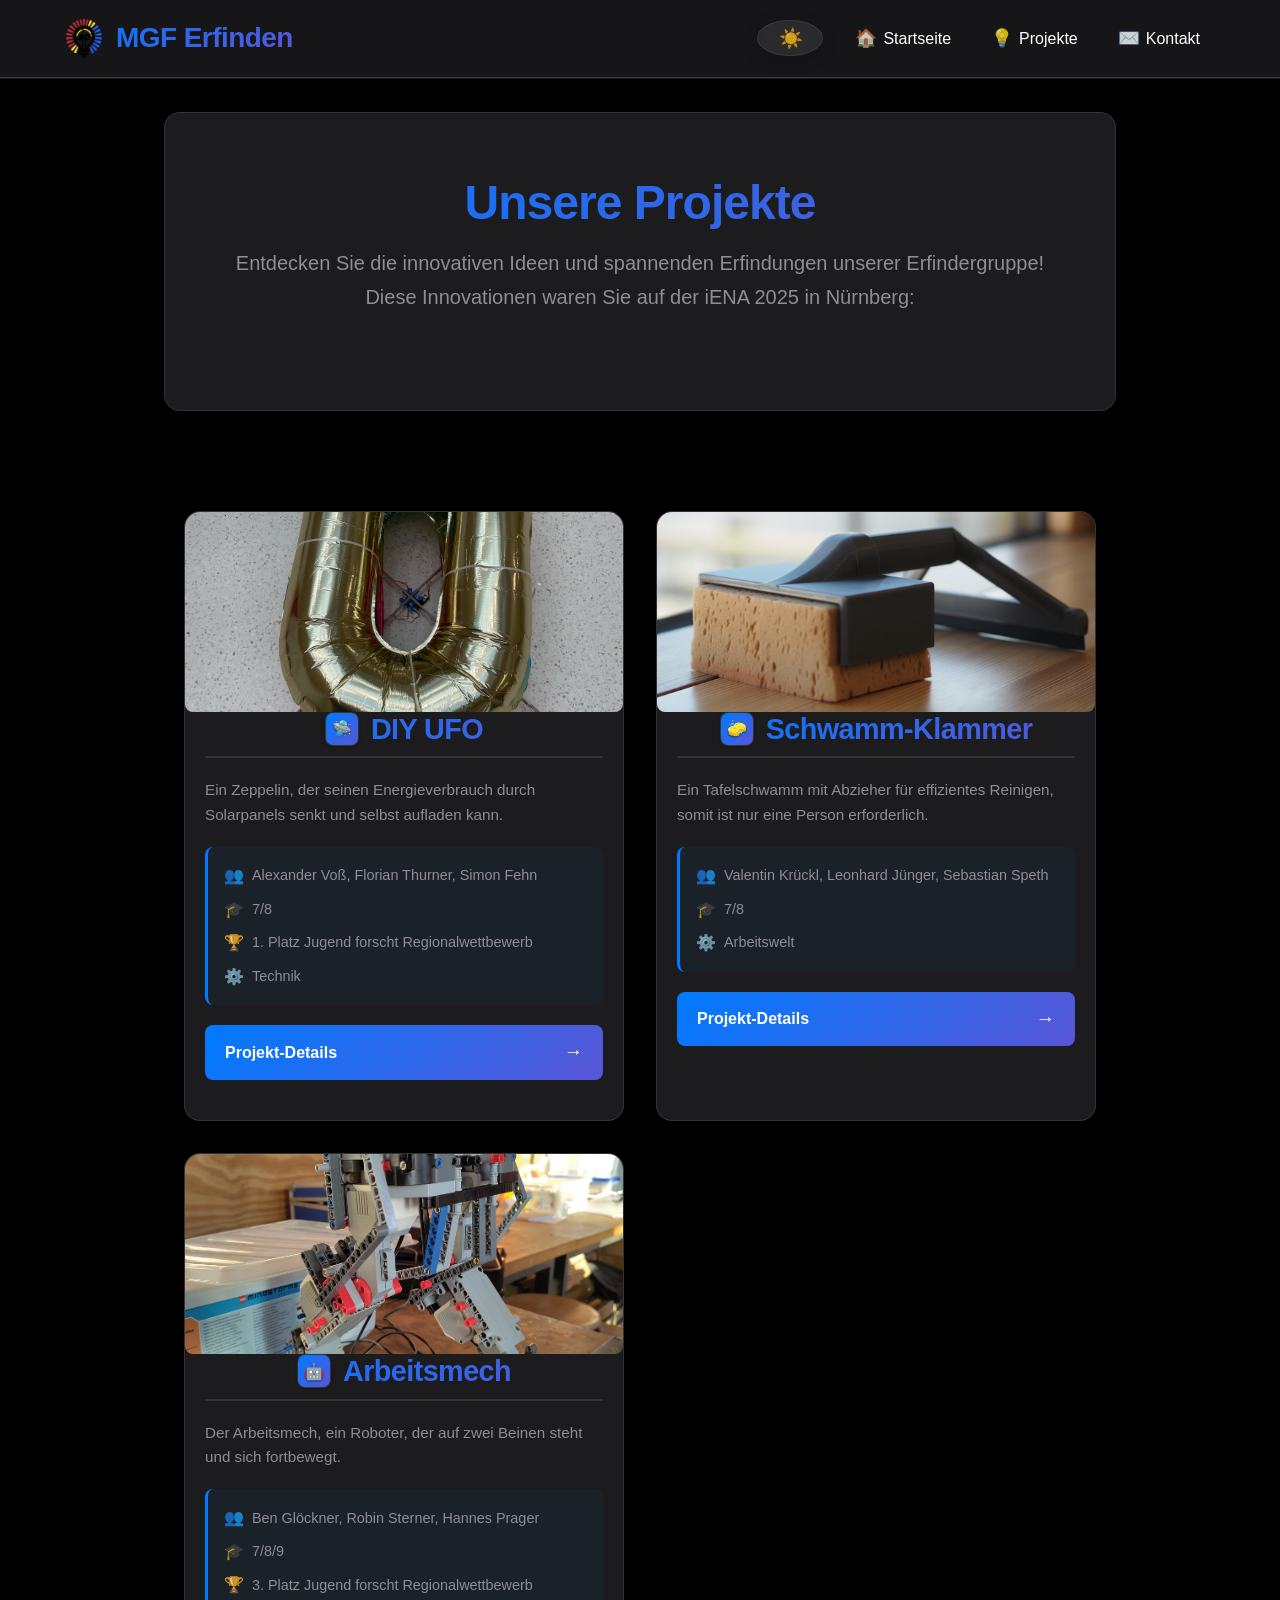
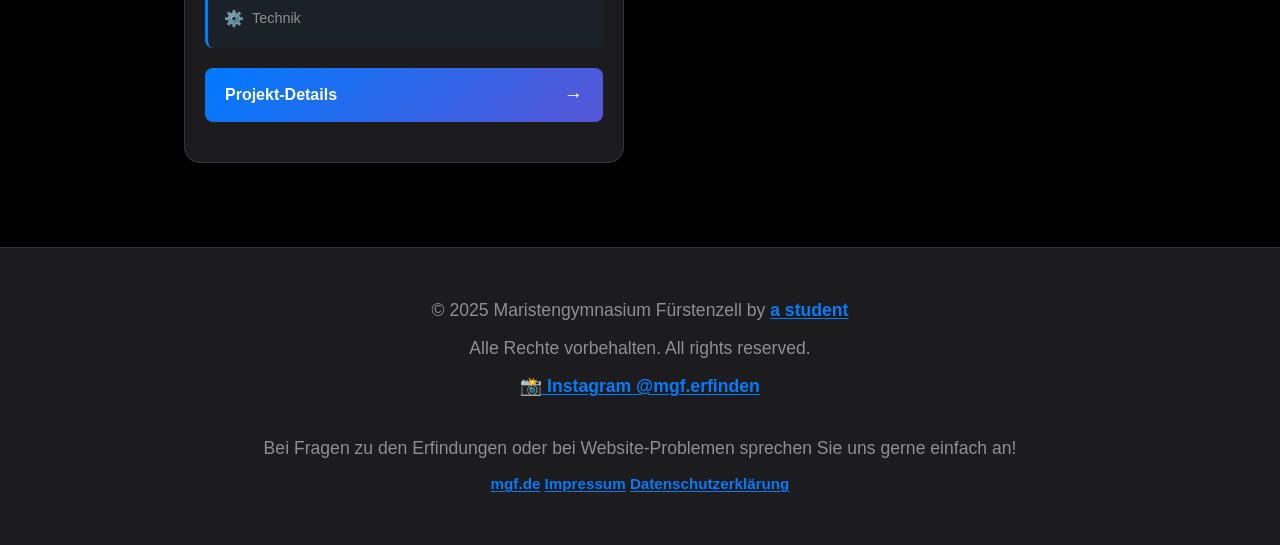
==== commit 479d1e17: "v0005" ====
--- a/pages/projekte.html
+++ b/pages/projekte.html
@@ -15,7 +15,7 @@
             <h1>Unsere Projekte</h1>
             <p>
                 Entdecken Sie die innovativen Ideen und spannenden Erfindungen unserer Erfindergruppe! <br>
-                Diese Innovationen finden Sie auf der iENA 2025 in Nürnberg:
+                Diese Innovationen waren Sie auf der iENA 2025 in Nürnberg:
             </p>
 
         </section>
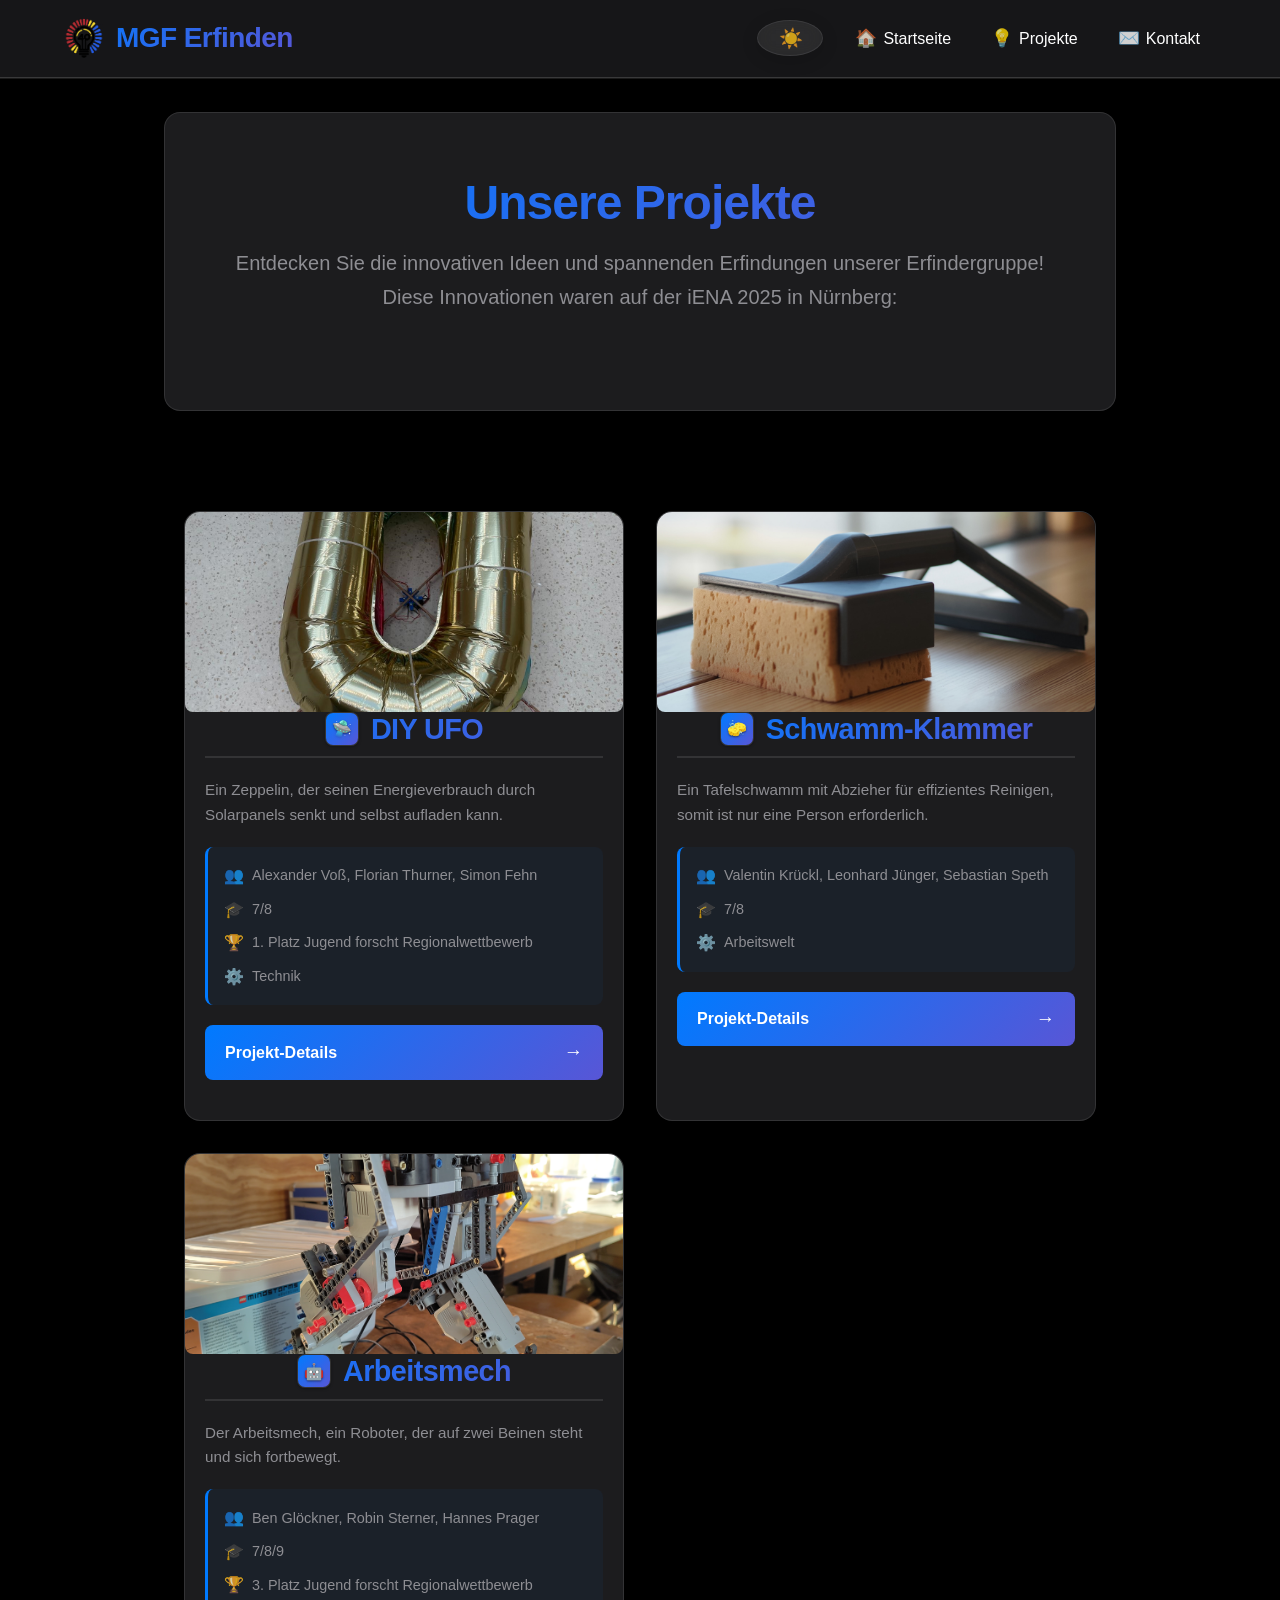
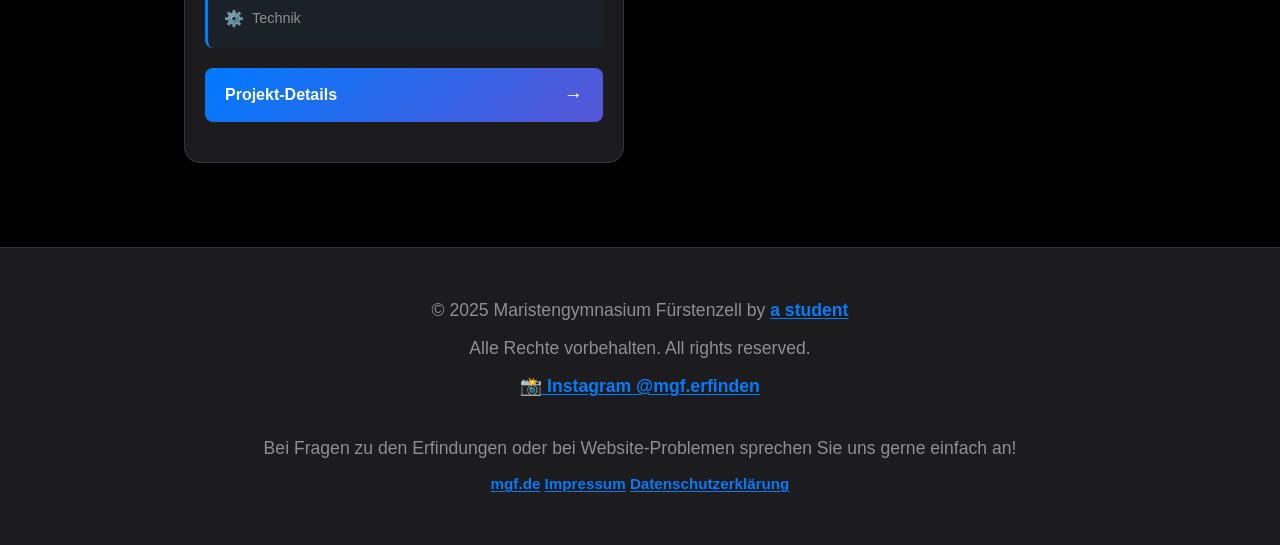
==== commit 25797314: "Update projekte.html" ====
--- a/pages/projekte.html
+++ b/pages/projekte.html
@@ -15,7 +15,7 @@
             <h1>Unsere Projekte</h1>
             <p>
                 Entdecken Sie die innovativen Ideen und spannenden Erfindungen unserer Erfindergruppe! <br>
-                Diese Innovationen waren Sie auf der iENA 2025 in Nürnberg:
+                Diese Innovationen waren auf der iENA 2025 in Nürnberg:
             </p>
 
         </section>
@@ -28,4 +28,5 @@
     <script src="../assets/js/script.js"></script>
     <script src="../assets/js/projects-loader.js"></script>
 </body>
-</html>+
+</html>
